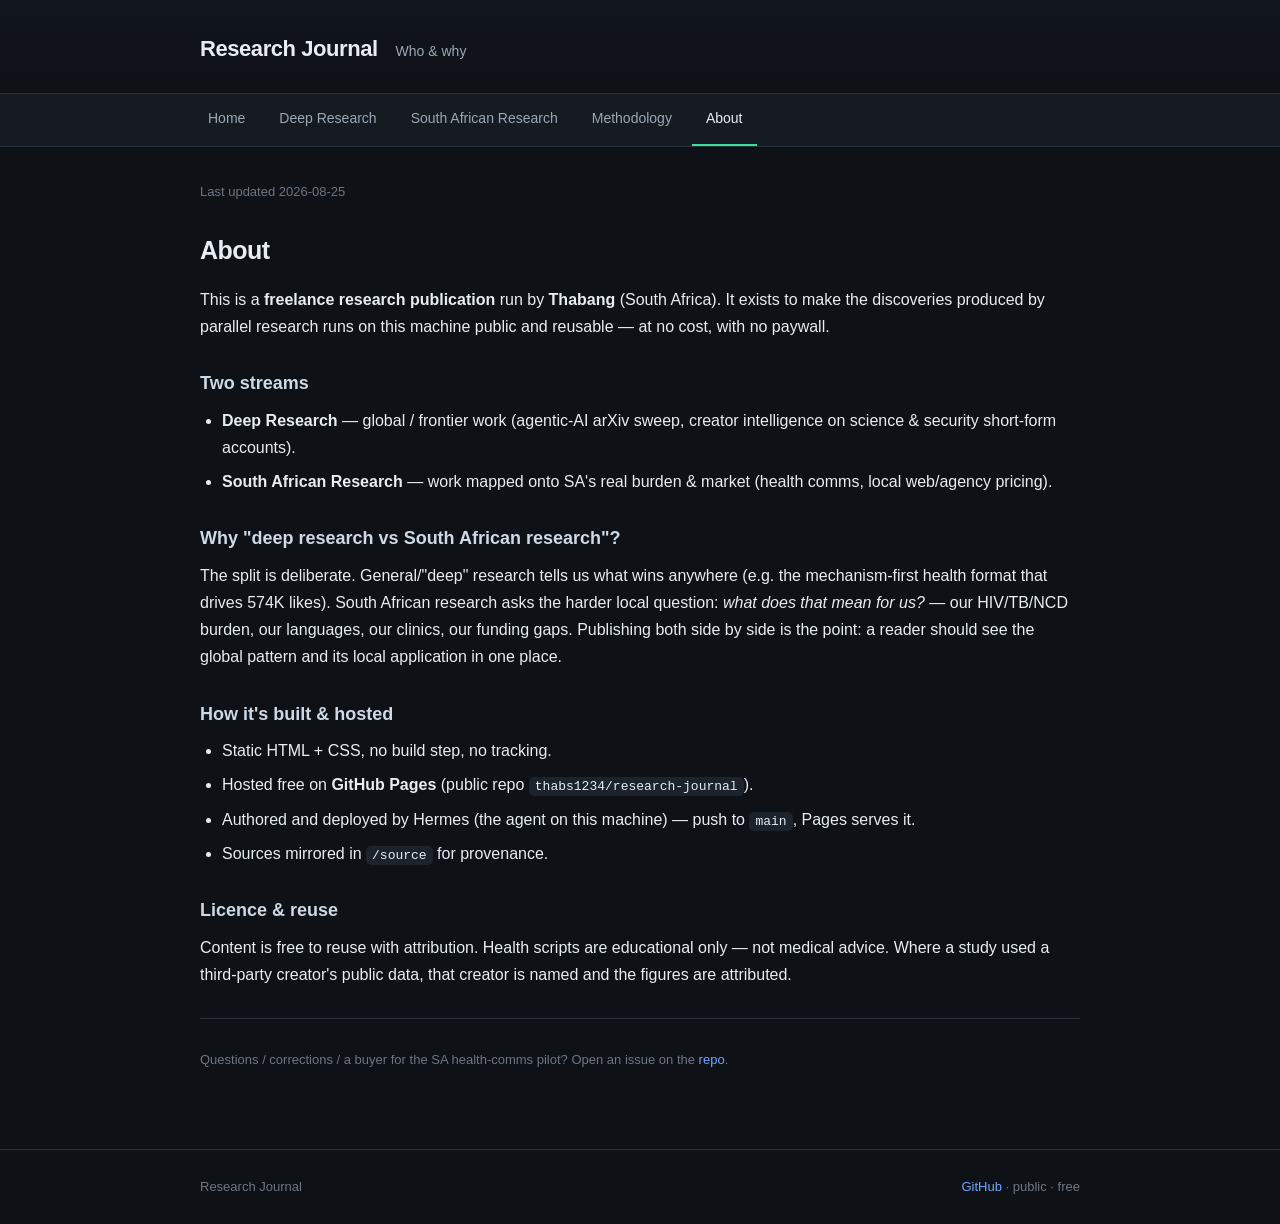
==== about.html @ a174800e "Publish research journal: Deep Research vs South African Research streams (2026-08-25)" ====
<!DOCTYPE html>
<html lang="en">
<head>
<meta charset="utf-8">
<meta name="viewport" content="width=device-width,initial-scale=1">
<title>About — Research Journal</title>
<link rel="stylesheet" href="assets/site.css">
</head>
<body>
<header class="site"><div class="wrap">
  <h1>Research Journal</h1>
  <span class="tag">Who &amp; why</span>
</div></header>
<nav class="top"><div class="wrap">
  <a href="index.html">Home</a>
  <a href="deep-research.html">Deep Research</a>
  <a href="south-african-research.html">South African Research</a>
  <a href="methodology.html">Methodology</a>
  <a class="active" href="about.html">About</a>
</div></nav>
<main><article class="wrap">
  <p class="meta">Last updated 2026-08-25</p>
  <h2>About</h2>
  <p>This is a <b>freelance research publication</b> run by <b>Thabang</b> (South Africa). It exists to make the
  discoveries produced by parallel research runs on this machine public and reusable — at no cost, with no paywall.</p>

  <h3>Two streams</h3>
  <ul>
    <li><b>Deep Research</b> — global / frontier work (agentic-AI arXiv sweep, creator intelligence on science &amp;
      security short-form accounts).</li>
    <li><b>South African Research</b> — work mapped onto SA's real burden &amp; market (health comms, local web/agency
      pricing).</li>
  </ul>

  <h3>Why "deep research vs South African research"?</h3>
  <p>The split is deliberate. General/"deep" research tells us what wins anywhere (e.g. the mechanism-first health
  format that drives 574K likes). South African research asks the harder local question: <i>what does that mean for
  us?</i> — our HIV/TB/NCD burden, our languages, our clinics, our funding gaps. Publishing both side by side is the
  point: a reader should see the global pattern and its local application in one place.</p>

  <h3>How it's built &amp; hosted</h3>
  <ul>
    <li>Static HTML + CSS, no build step, no tracking.</li>
    <li>Hosted free on <b>GitHub Pages</b> (public repo <code>thabs1234/research-journal</code>).</li>
    <li>Authored and deployed by Hermes (the agent on this machine) — push to <code>main</code>, Pages serves it.</li>
    <li>Sources mirrored in <code>/source</code> for provenance.</li>
  </ul>

  <h3>Licence &amp; reuse</h3>
  <p>Content is free to reuse with attribution. Health scripts are educational only — not medical advice. Where a
  study used a third-party creator's public data, that creator is named and the figures are attributed.</p>

  <hr>
  <p class="meta">Questions / corrections / a buyer for the SA health-comms pilot? Open an issue on the
  <a href="https://github.com/thabs1234/research-journal">repo</a>.</p>
</article></main>
<footer class="site"><div class="wrap">
  <span>Research Journal</span><span><a href="https://github.com/thabs1234/research-journal">GitHub</a> · public · free</span>
</div></footer>
</body>
</html>
---- assets/site.css ----
:root{
  --bg:#0e1116; --panel:#161b22; --panel2:#1c232c; --border:#2a323d;
  --ink:#e6edf3; --muted:#9aa7b4; --faint:#6b7785;
  --deep:#6ea8fe; --za:#ffb454; --accent:#3ddc97;
  --max:920px;
}
*{box-sizing:border-box;margin:0;padding:0}
body{font:16px/1.7 -apple-system,BlinkMacSystemFont,"Segoe UI",Roboto,Helvetica,Arial,sans-serif;
  background:var(--bg);color:var(--ink);-webkit-font-smoothing:antialiased}
a{color:var(--deep);text-decoration:none}
a:hover{text-decoration:underline}
.wrap{max-width:var(--max);margin:0 auto;padding:0 20px}
header.site{background:linear-gradient(180deg,#11161d,#0e1116);border-bottom:1px solid var(--border);padding:30px 0 26px}
header.site .wrap{display:flex;flex-wrap:wrap;align-items:baseline;gap:10px 18px}
header.site h1{font-size:22px;letter-spacing:-.02em}
header.site .tag{color:var(--muted);font-size:14px}
nav.top{border-bottom:1px solid var(--border);background:var(--panel)}
nav.top .wrap{display:flex;gap:6px;flex-wrap:wrap;padding:0 14px}
nav.top a{padding:13px 14px;font-size:14px;color:var(--muted);border-bottom:2px solid transparent}
nav.top a:hover{color:var(--ink);text-decoration:none}
nav.top a.active{color:var(--ink);border-bottom-color:var(--accent)}
main{padding:34px 0 60px}
h2{font-size:25px;letter-spacing:-.02em;margin:6px 0 14px;padding-top:8px}
h3{font-size:18px;margin:28px 0 8px;color:#cdd9e5}
h4{font-size:15px;text-transform:uppercase;letter-spacing:.08em;color:var(--faint);margin:22px 0 6px}
.lede{color:var(--muted);font-size:15.5px;margin-bottom:18px;max-width:760px}
p{margin:0 0 14px}
ul,ol{margin:0 0 16px 22px}
li{margin:0 0 7px}
hr{border:0;border-top:1px solid var(--border);margin:30px 0}
.card{background:var(--panel);border:1px solid var(--border);border-radius:12px;padding:20px 22px;margin:0 0 16px}
.card h3{margin-top:2px}
.grid2{display:grid;grid-template-columns:1fr 1fr;gap:16px}
@media(max-width:680px){.grid2{grid-template-columns:1fr}}
.stream{display:grid;grid-template-columns:1fr 1fr;gap:18px;margin:8px 0 26px}
.stream .s{border:1px solid var(--border);border-radius:14px;padding:22px;background:var(--panel)}
.stream .s.deep{border-top:3px solid var(--deep)}
.stream .s.za{border-top:3px solid var(--za)}
.stream .s h3{margin-top:0}
.stream .s .pill{display:inline-block;font-size:11px;letter-spacing:.12em;text-transform:uppercase;
  padding:3px 9px;border-radius:999px;margin-bottom:10px}
.stream .s.deep .pill{background:rgba(110,168,254,.14);color:var(--deep)}
.stream .s.za .pill{background:rgba(255,180,84,.14);color:var(--za)}
.stream .s ul{margin-left:18px;font-size:14.5px;color:var(--muted)}
.stream .s ul b{color:var(--ink)}
.meta{color:var(--faint);font-size:13px;margin-bottom:18px}
table{border-collapse:collapse;width:100%;margin:6px 0 18px;font-size:14.5px}
th,td{border:1px solid var(--border);padding:9px 11px;text-align:left;vertical-align:top}
th{background:var(--panel2);color:var(--muted);font-weight:600;font-size:13px}
td:first-child{color:var(--ink);font-weight:600}
.paper{border-left:3px solid var(--deep);padding:4px 0 4px 16px;margin:0 0 14px}
.paper b{color:var(--ink)}
.paper .src{color:var(--faint);font-size:13px}
.tagline{font-size:13px;color:var(--faint);margin-top:4px}
.note{background:var(--panel2);border:1px solid var(--border);border-left:3px solid var(--za);
  border-radius:8px;padding:14px 16px;font-size:14px;color:var(--muted);margin:0 0 16px}
article{max-width:760px}
blockquote{border-left:3px solid var(--border);padding:4px 0 4px 16px;color:var(--muted);margin:0 0 16px}
code{background:var(--panel2);padding:2px 6px;border-radius:5px;font-size:13px}
footer.site{border-top:1px solid var(--border);color:var(--faint);font-size:13px;padding:26px 0}
footer.site .wrap{display:flex;flex-wrap:wrap;gap:6px 18px;justify-content:space-between}
.flag{display:inline-block;font-size:11px;padding:2px 7px;border-radius:5px;background:var(--panel2);
  color:var(--muted);border:1px solid var(--border);margin-left:6px}
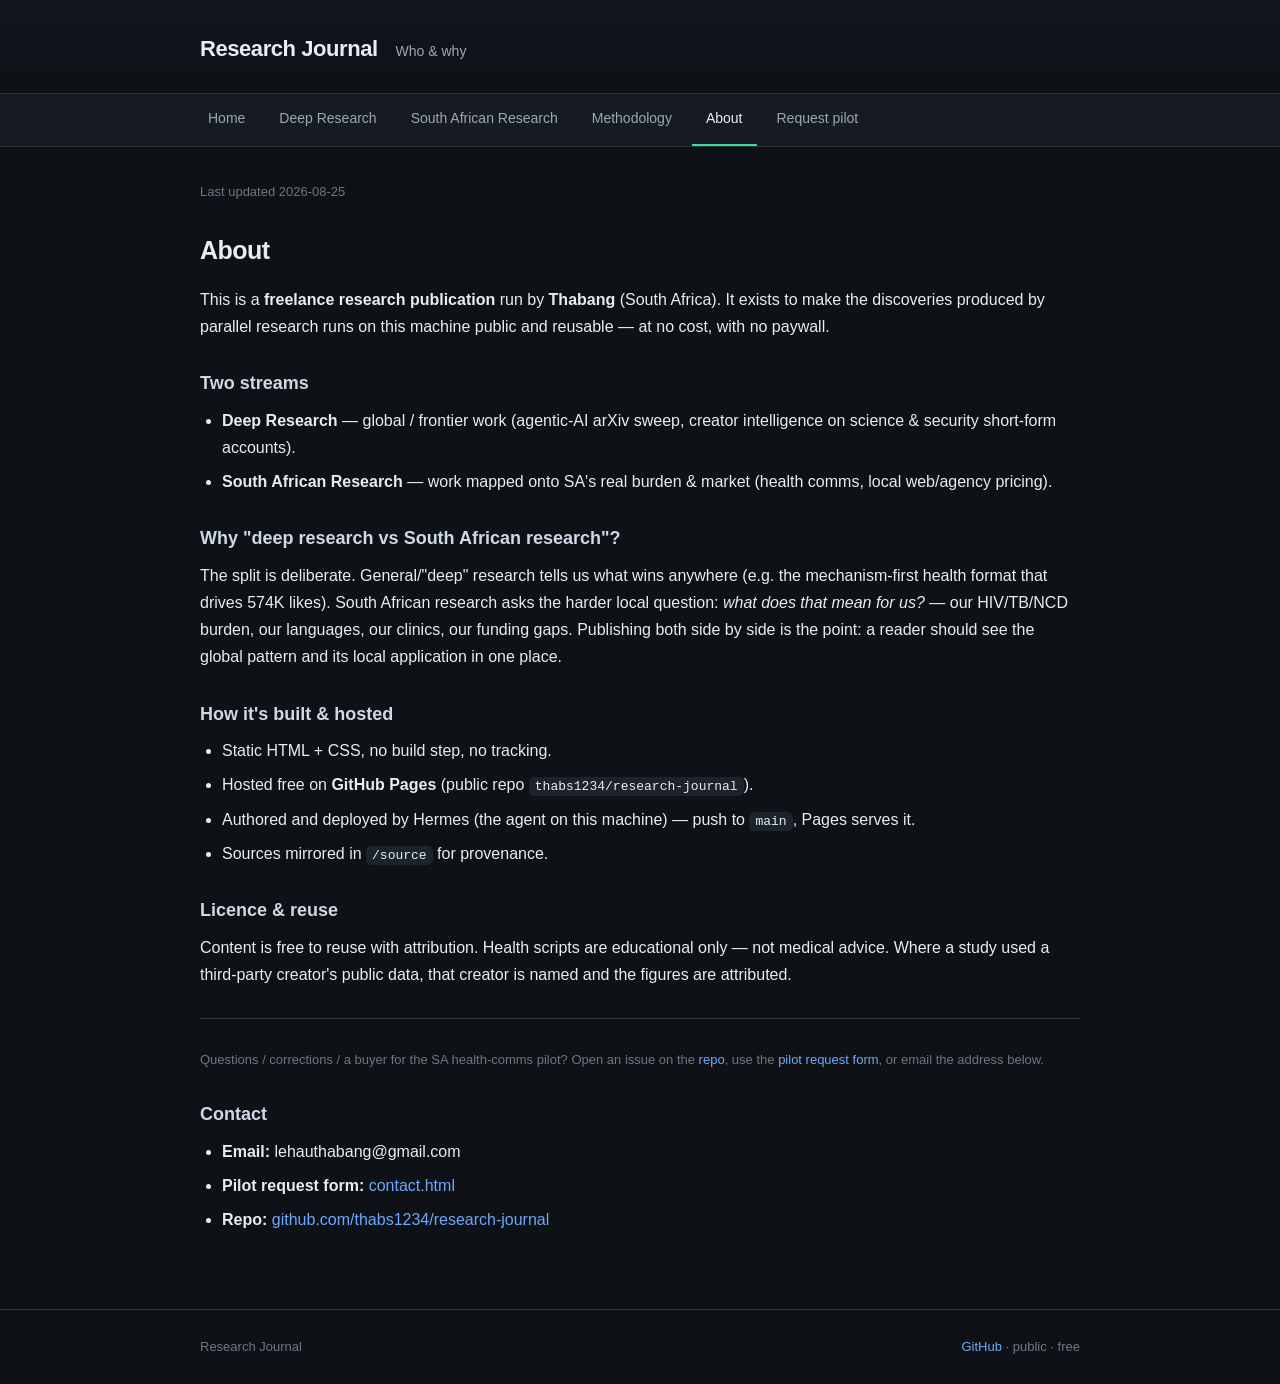
==== commit 36f9af72: "Add SA pilot request form + nav links; wire auto-publish cron" ====
--- a/about.html
+++ b/about.html
@@ -17,6 +17,7 @@
   <a href="south-african-research.html">South African Research</a>
   <a href="methodology.html">Methodology</a>
   <a class="active" href="about.html">About</a>
+  <a href="contact.html">Request pilot</a>
 </div></nav>
 <main><article class="wrap">
   <p class="meta">Last updated 2026-08-25</p>
@@ -52,7 +53,14 @@
 
   <hr>
   <p class="meta">Questions / corrections / a buyer for the SA health-comms pilot? Open an issue on the
-  <a href="https://github.com/thabs1234/research-journal">repo</a>.</p>
+  <a href="https://github.com/thabs1234/research-journal">repo</a>, use the
+  <a href="contact.html">pilot request form</a>, or email the address below.</p>
+  <h3>Contact</h3>
+  <ul>
+    <li><b>Email:</b> lehauthabang@gmail.com</li>
+    <li><b>Pilot request form:</b> <a href="contact.html">contact.html</a></li>
+    <li><b>Repo:</b> <a href="https://github.com/thabs1234/research-journal">github.com/thabs1234/research-journal</a></li>
+  </ul>
 </article></main>
 <footer class="site"><div class="wrap">
   <span>Research Journal</span><span><a href="https://github.com/thabs1234/research-journal">GitHub</a> · public · free</span>
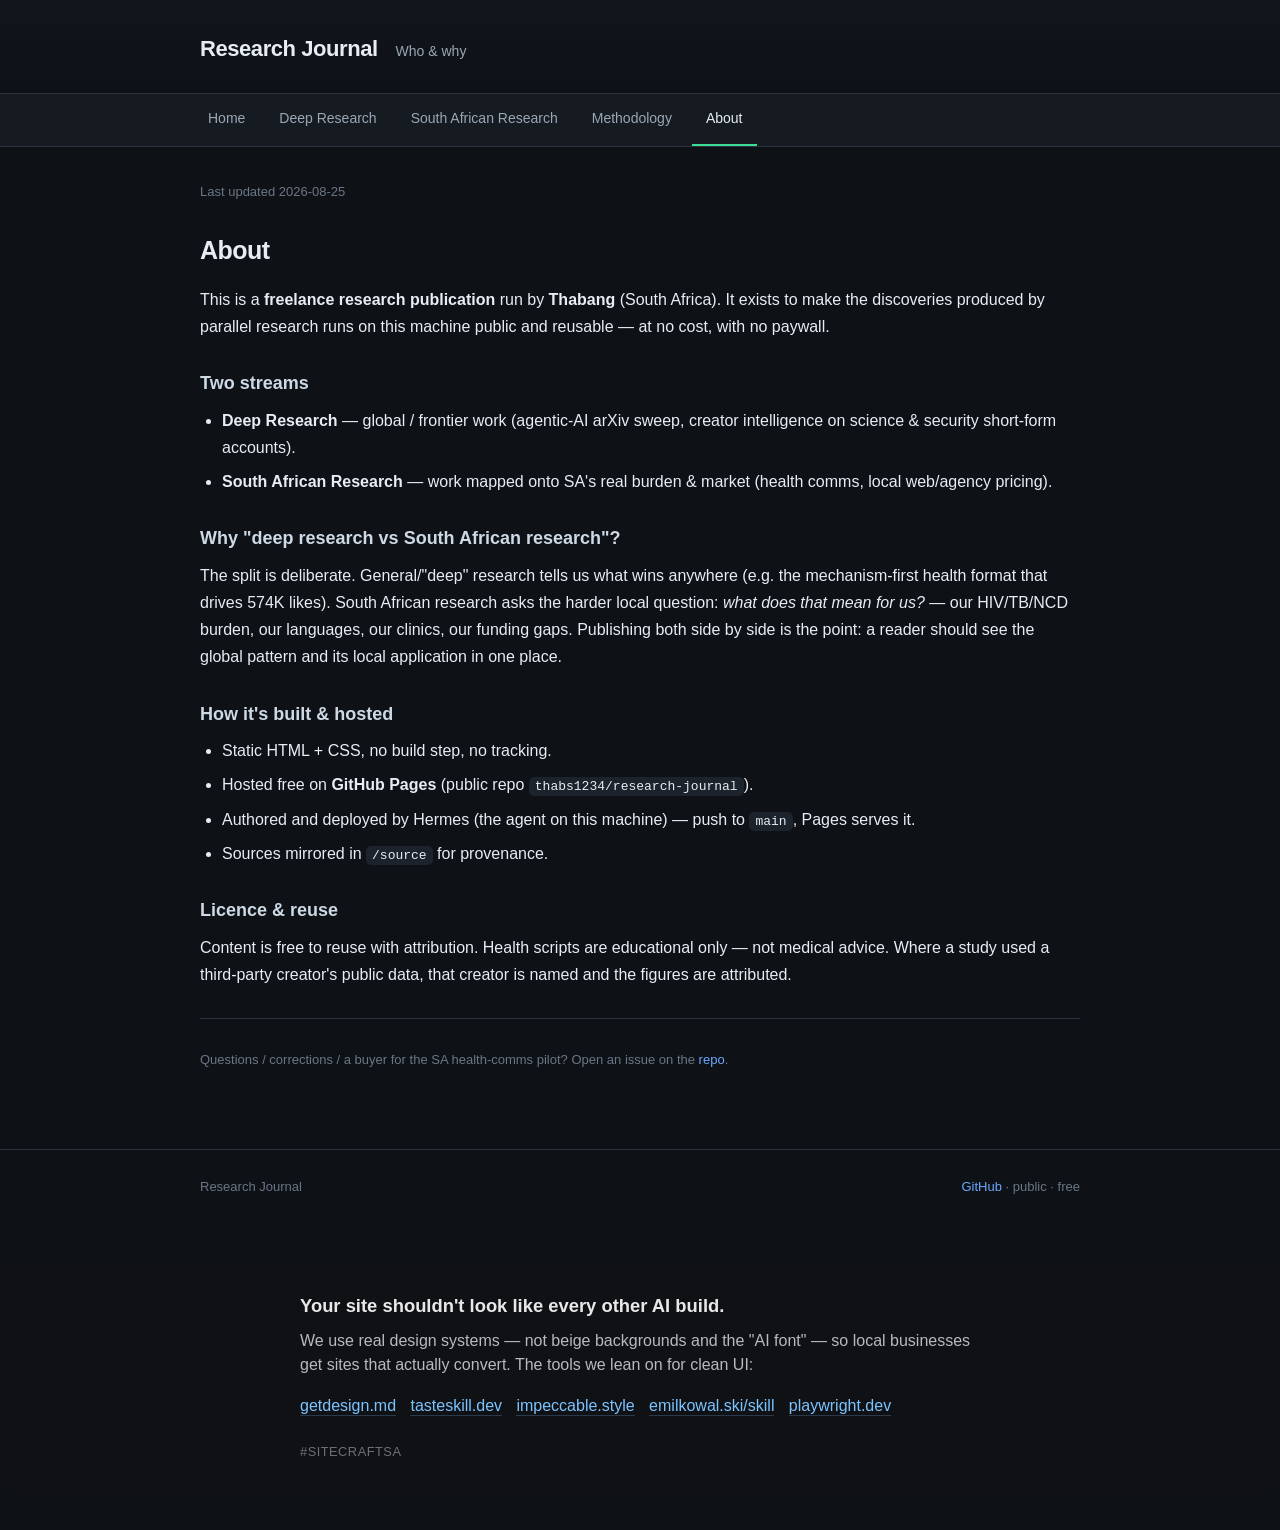
==== commit 79bc78be: "Add SiteCraft design-stance section (anti-AI-slop; 5 design tools)" ====
--- a/about.html
+++ b/about.html
@@ -17,7 +17,6 @@
   <a href="south-african-research.html">South African Research</a>
   <a href="methodology.html">Methodology</a>
   <a class="active" href="about.html">About</a>
-  <a href="contact.html">Request pilot</a>
 </div></nav>
 <main><article class="wrap">
   <p class="meta">Last updated 2026-08-25</p>
@@ -53,17 +52,36 @@
 
   <hr>
   <p class="meta">Questions / corrections / a buyer for the SA health-comms pilot? Open an issue on the
-  <a href="https://github.com/thabs1234/research-journal">repo</a>, use the
-  <a href="contact.html">pilot request form</a>, or email the address below.</p>
-  <h3>Contact</h3>
-  <ul>
-    <li><b>Email:</b> lehauthabang@gmail.com</li>
-    <li><b>Pilot request form:</b> <a href="contact.html">contact.html</a></li>
-    <li><b>Repo:</b> <a href="https://github.com/thabs1234/research-journal">github.com/thabs1234/research-journal</a></li>
-  </ul>
+  <a href="https://github.com/thabs1234/research-journal">repo</a>.</p>
 </article></main>
 <footer class="site"><div class="wrap">
   <span>Research Journal</span><span><a href="https://github.com/thabs1234/research-journal">GitHub</a> · public · free</span>
 </div></footer>
+<!-- SiteCraft design stance — injected snippet (self-contained, no external deps) -->
+<section class="sc-design-stance" aria-label="Built with real design systems">
+  <div class="sc-ds-inner">
+    <p class="sc-ds-lead">Your site shouldn't look like every other AI build.</p>
+    <p class="sc-ds-body">We use real design systems — not beige backgrounds and the "AI font" — so local businesses get sites that actually convert. The tools we lean on for clean UI:</p>
+    <ul class="sc-ds-links">
+      <li><a href="https://getdesign.md/" target="_blank" rel="noopener">getdesign.md</a></li>
+      <li><a href="https://tasteskill.dev" target="_blank" rel="noopener">tasteskill.dev</a></li>
+      <li><a href="https://impeccable.style" target="_blank" rel="noopener">impeccable.style</a></li>
+      <li><a href="https://emilkowal.ski/skill" target="_blank" rel="noopener">emilkowal.ski/skill</a></li>
+      <li><a href="https://playwright.dev" target="_blank" rel="noopener">playwright.dev</a></li>
+    </ul>
+    <p class="sc-ds-tag">#SiteCraftSA</p>
+  </div>
+  <style>
+    .sc-design-stance{margin:2.5rem 0;padding:1.75rem 1.5rem;background:#0f1115;color:#e8e8ea;border-radius:14px;font-family:-apple-system,BlinkMacSystemFont,"Segoe UI",Roboto,Helvetica,Arial,sans-serif;line-height:1.55}
+    .sc-ds-inner{max-width:680px;margin:0 auto}
+    .sc-ds-lead{font-size:1.15rem;font-weight:600;margin:0 0 .5rem}
+    .sc-ds-body{margin:0 0 1rem;color:#b9b9c0}
+    .sc-ds-links{list-style:none;display:flex;flex-wrap:wrap;gap:.5rem .9rem;padding:0;margin:0 0 1rem}
+    .sc-ds-links a{color:#7cc4ff;text-decoration:none;border-bottom:1px solid #2a3a4a;padding-bottom:1px}
+    .sc-ds-links a:hover{color:#a9d8ff}
+    .sc-ds-tag{margin:0;font-size:.8rem;letter-spacing:.04em;color:#6f6f78;text-transform:uppercase}
+  </style>
+</section>
+<!-- /SiteCraft design stance -->
 </body>
 </html>
